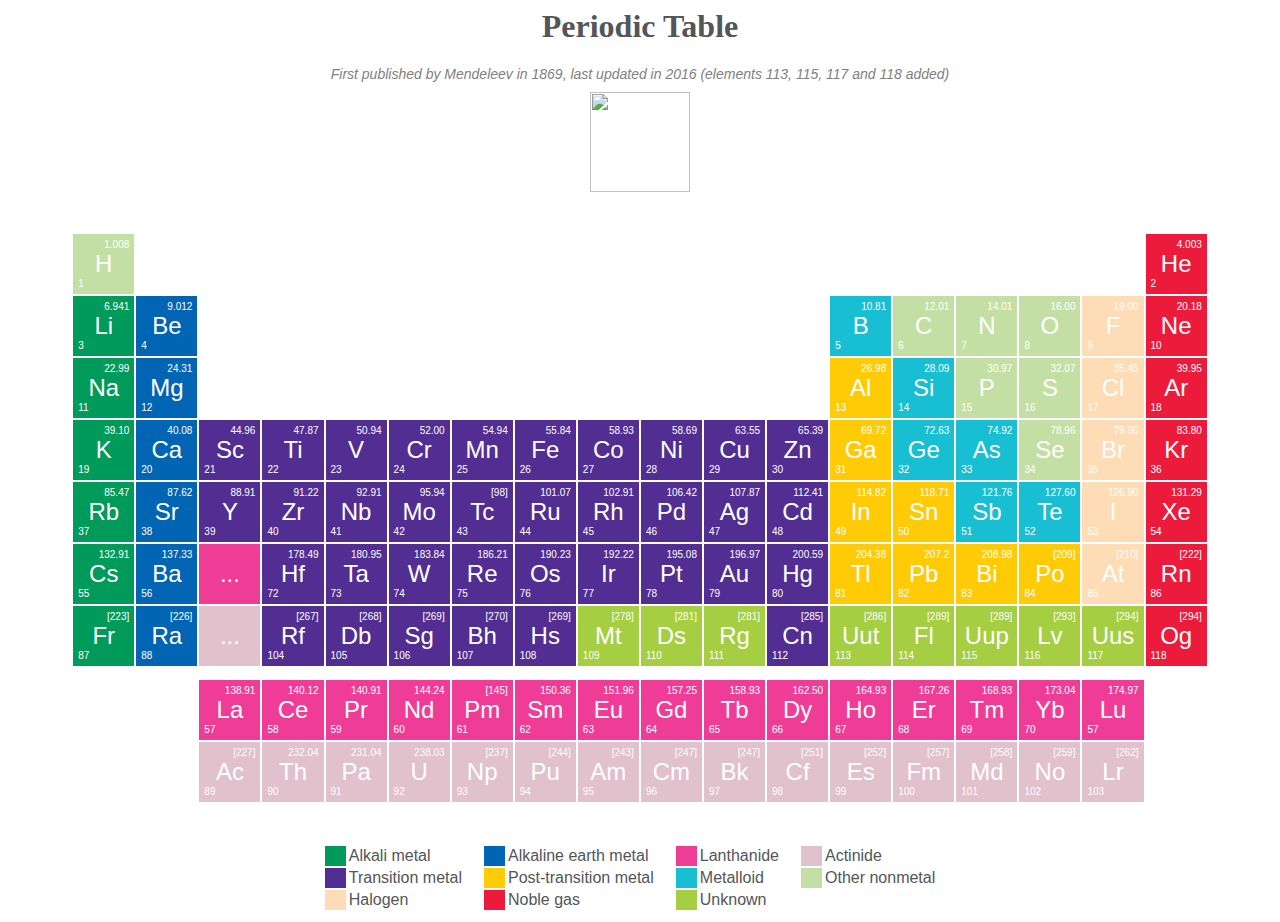
==== Day00/ex01/mendeleiev.html @ feb12f51 "day00" ====
<HTML>

<HEAD>
	<TITLE>Mendeleiev</TITLE>
	<STYLE>
		body {
			color: #525659;
			font-family: Arial, Helvetica, sans-serif;
		}

		h1 {
			text-align: center;
			font-size: 32px;
			font-family: Cambria, Cochin, Georgia, Times, 'Times New Roman', serif;
		}

		#subtitle {
			text-align: center;
			font-size: 14px;
			font-style: italic;
			color: grey;
		}

		p {
			margin: 0px;
			font-family: Arial, Helvetica, sans-serif;
		}

		.mass,
		.number {
			font-size: 10px;
		}

		.mass {
			text-align: right;
		}

		.name {
			font-size: 24px;
			text-align: center;
		}

		.number {
			text-align: left;
		}

		table {
			margin: 30px auto 10px auto;
		}

		table#periodic {
			table-layout: fixed;
			width: 90%;
		}

		table#periodic td {
			width: 50px;
			padding: 5px;
			color: white;
		}

		.alkalimetal {
			background-color: #009A5A;
		}

		.alkalineearthmetal {
			background-color: #0165B3;
			color: white;
		}

		.lanthanide {
			background-color: #EF3D97;
		}

		.actinide {
			background-color: #E1C1CC;
		}

		.transitionmetal {
			background-color: #522E92;
			color: white;
		}

		.posttransitionmetal {
			background-color: #FFCB06
		}

		.metalloid {
			background-color: #18BED1;
		}

		.othernonmetal {
			background-color: #C4DFA3;
		}

		.halogen {
			background-color: #FEDCB5;
		}

		.noblegas {
			background-color: #ED1B3B;
		}

		.unknown {
			background-color: #A5CE42;
		}

		table#key {
			table-layout: auto;
		}

		table#key td {
			padding-right: 20px;
		}

		.overflow {
			overflow-x: auto;
		}

		img {
			height: 100px;
			display: block;
			margin: 10px auto 10px auto;
		}
	</STYLE>
</HEAD>

<BODY>
	<H1>Periodic Table</H1>

	<P id="subtitle">First published by Mendeleev in 1869, last updated in 2016 (elements 113, 115, 117 and 118 added)</P>

	<IMG SRC="https://png2.kisspng.com/sh/92b96a3959ec14da0923ea607ceab4b6/L0KzQYm3VsIzN5D4epH0aYP2gLBuTfRucaV3gZ92ZX7ndb3shgYua5lqhdt8dIL8PcTqifVvfJp4jJ95ZYLsf7Xwg711aZNxRadrMnS4dYrthME4Pmo8Rqg8MUK0SYK4UcUzQWcAUasEOUi4SHB3jvc=/kisspng-dmitri-mendeleev-chemistry-scientist-periodic-tabl-5b2d5e9fd17697.631219111529699999858.png" />

	<DIV class="overflow">
		<TABLE id="periodic">
			<TR>
				<TD class="othernonmetal">
					<P class="mass">1.008</P>
					<P class="name" title="Hydrogen">H</P>
					<P class="number">1</P>
				</TD>
				<TD>
				</TD>
				<TD>
				</TD>
				<TD>
				</TD>
				<TD>
				</TD>
				<TD>
				</TD>
				<TD>
				</TD>
				<TD>
				</TD>
				<TD>
				</TD>
				<TD>
				</TD>
				<TD>
				</TD>
				<TD>
				</TD>
				<TD>
				</TD>
				<TD>
				</TD>
				<TD>
				</TD>
				<TD>
				</TD>
				<TD>
				</TD>
				<TD class="noblegas">
					<P class="mass">4.003</P>
					<P class="name" title="Helium">He</P>
					<P class="number">2</P>
				</TD>
			<TR>
				<TD class="alkalimetal">
					<P class="mass">6.941</P>
					<P class="name" title="Lithium">Li</P>
					<P class="number">3</P>
				</TD>
				<TD class="alkalineearthmetal">
					<P class="mass">9.012</P>
					<P class="name" title="Beryllium">Be</P>
					<P class="number">4</P>
				</TD>
				<TD>
				</TD>
				<TD>
				</TD>
				<TD>
				</TD>
				<TD>
				</TD>
				<TD>
				</TD>
				<TD>
				</TD>
				<TD>
				</TD>
				<TD>
				</TD>
				<TD>
				</TD>
				<TD>
				</TD>
				<TD class="metalloid">
					<P class="mass">10.81</P>
					<P class="name" title="Boron">B</P>
					<P class="number">5</P>
				</TD>
				<TD class="othernonmetal">
					<P class="mass">12.01</P>
					<P class="name" title="Carbon">C</P>
					<P class="number">6</P>
				</TD>
				<TD class="othernonmetal">
					<P class="mass">14.01</P>
					<P class="name" title="Nitrogen">N</P>
					<P class="number">7</P>
				</TD>
				<TD class="othernonmetal">
					<P class="mass">16.00</P>
					<P class="name" title="Oxygen">O</P>
					<P class="number">8</P>
				</TD>
				<TD class="halogen">
					<P class="mass">19.00</P>
					<P class="name" title="Fluorine">F</P>
					<P class="number">9</P>
				</TD>
				<TD class="noblegas">
					<P class="mass">20.18</P>
					<P class="name" title="Neon">Ne</P>
					<P class="number">10</P>
				</TD>
			</TR>
			<TR>
				<TD class="alkalimetal">
					<P class="mass">22.99</P>
					<P class="name" title="Sodium">Na</P>
					<P class="number">11</P>
				</TD>
				<TD class="alkalineearthmetal">
					<P class="mass">24.31</P>
					<P class="name" title="Magnesium">Mg</P>
					<P class="number">12</P>
				</TD>
				<TD>
				</TD>
				<TD>
				</TD>
				<TD>
				</TD>
				<TD>
				</TD>
				<TD>
				</TD>
				<TD>
				</TD>
				<TD>
				</TD>
				<TD>
				</TD>
				<TD>
				</TD>
				<TD>
				</TD>
				<TD class="posttransitionmetal">
					<P class="mass">26.98</P>
					<P class="name" title="Aluminium">Al</P>
					<P class="number">13</P>
				</TD>
				<TD class="metalloid">
					<P class="mass">28.09</P>
					<P class="name" title="Silicon">Si</P>
					<P class="number">14</P>
				</TD>
				<TD class="othernonmetal">
					<P class="mass">30.97</P>
					<P class="name" title="Phosphorus">P</P>
					<P class="number">15</P>
				</TD>
				<TD class="othernonmetal">
					<P class="mass">32.07</P>
					<P class="name" title="Sulfur">S</P>
					<P class="number">16</P>
				</TD>
				<TD class="halogen">
					<P class="mass">35.45</P>
					<P class="name" title="Chlorine">Cl</P>
					<P class="number">17</P>
				</TD>
				<TD class="noblegas">
					<P class="mass">39.95</P>
					<P class="name" title="Argon">Ar</P>
					<P class="number">18</P>
				</TD>
			<TR>
				<TD class="alkalimetal">
					<P class="mass">39.10</P>
					<P class="name" title="Potassium">K</P>
					<P class="number">19</P>
				</TD>
				<TD class="alkalineearthmetal">
					<P class="mass">40.08</P>
					<P class="name" title="Calcium">Ca</P>
					<P class="number">20</P>
				</TD>
				<TD class="transitionmetal">
					<P class="mass">44.96</P>
					<P class="name" title="Scandium">Sc</P>
					<P class="number">21</P>
				</TD>
				<TD class="transitionmetal">
					<P class="mass">47.87</P>
					<P class="name" title="Titanium">Ti</P>
					<P class="number">22</P>
				</TD>
				<TD class="transitionmetal">
					<P class="mass">50.94</P>
					<P class="name" title="Vanadium">V</P>
					<P class="number">23</P>
				</TD>
				<TD class="transitionmetal">
					<P class="mass">52.00</P>
					<P class="name" title="Chromium">Cr</P>
					<P class="number">24</P>
				</TD>
				<TD class="transitionmetal">
					<P class="mass">54.94</P>
					<P class="name" title="Manganese">Mn</P>
					<P class="number">25</P>
				</TD>
				<TD class="transitionmetal">
					<P class="mass">55.84</P>
					<P class="name" title="Iron">Fe</P>
					<P class="number">26</P>
				</TD>
				<TD class="transitionmetal">
					<P class="mass">58.93</P>
					<P class="name" title="Cobalt">Co</P>
					<P class="number">27</P>
				</TD>
				<TD class="transitionmetal">
					<P class="mass">58.69</P>
					<P class="name" title="Nickel">Ni</P>
					<P class="number">28</P>
				</TD>
				<TD class="transitionmetal">
					<P class="mass">63.55</P>
					<P class="name" title="Copper">Cu</P>
					<P class="number">29</P>
				</TD>
				<TD class="transitionmetal">
					<P class="mass">65.39</P>
					<P class="name" title="Zinc">Zn</P>
					<P class="number">30</P>
				</TD>
				<TD class="posttransitionmetal">
					<P class="mass">69.72</P>
					<P class="name" title="Gallium">Ga</P>
					<P class="number">31</P>
				</TD>
				<TD class="metalloid">
					<P class="mass">72.63</P>
					<P class="name" title="Germanium">Ge</P>
					<P class="number">32</P>
				</TD>
				<TD class="metalloid">
					<P class="mass">74.92</P>
					<P class="name" title="Arsenic">As</P>
					<P class="number">33</P>
				</TD>
				<TD class="othernonmetal">
					<P class="mass">78.96</P>
					<P class="name" title="Selenium">Se</P>
					<P class="number">34</P>
				</TD>
				<TD class="halogen">
					<P class="mass">79.90</P>
					<P class="name" title="Bromine">Br</P>
					<P class="number">35</P>
				</TD>
				<TD class="noblegas">
					<P class="mass">83.80</P>
					<P class="name" title="Krypton">Kr</P>
					<P class="number">36</P>
				</TD>
			<TR>
				<TD class="alkalimetal">
					<P class="mass">85.47</P>
					<P class="name" title="Rubidium">Rb</P>
					<P class="number">37</P>
				</TD>
				<TD class="alkalineearthmetal">
					<P class="mass">87.62</P>
					<P class="name" title="Strontium">Sr</P>
					<P class="number">38</P>
				</TD>
				<TD class="transitionmetal">
					<P class="mass">88.91</P>
					<P class="name" title="Yttrium">Y</P>
					<P class="number">39</P>
				</TD>
				<TD class="transitionmetal">
					<P class="mass">91.22</P>
					<P class="name" title="Zirconium">Zr</P>
					<P class="number">40</P>
				</TD>
				<TD class="transitionmetal">
					<P class="mass">92.91</P>
					<P class="name" title="Niobium">Nb</P>
					<P class="number">41</P>
				</TD>
				<TD class="transitionmetal">
					<P class="mass">95.94</P>
					<P class="name" title="Molybdenum">Mo</P>
					<P class="number">42</P>
				</TD>
				<TD class="transitionmetal">
					<P class="mass">[98]</P>
					<P class="name" title="Techtenium">Tc</P>
					<P class="number">43</P>
				</TD>
				<TD class="transitionmetal">
					<P class="mass">101.07</P>
					<P class="name" title="Ruthenium">Ru</P>
					<P class="number">44</P>
				</TD>
				<TD class="transitionmetal">
					<P class="mass">102.91</P>
					<P class="name" title="Rhodium">Rh</P>
					<P class="number">45</P>
				</TD>
				<TD class="transitionmetal">
					<P class="mass">106.42</P>
					<P class="name" title="Palladium">Pd</P>
					<P class="number">46</P>
				</TD>
				<TD class="transitionmetal">
					<P class="mass">107.87</P>
					<P class="name" title="Silver">Ag</P>
					<P class="number">47</P>
				</TD>
				<TD class="transitionmetal">
					<P class="mass">112.41</P>
					<P class="name" title="Cadmium">Cd</P>
					<P class="number">48</P>
				</TD>
				<TD class="posttransitionmetal">
					<P class="mass">114.82</P>
					<P class="name" title="Indium">In</P>
					<P class="number">49</P>
				</TD>
				<TD class="posttransitionmetal">
					<P class="mass">118.71</P>
					<P class="name" title="Tin">Sn</P>
					<P class="number">50</P>
				</TD>
				<TD class="metalloid">
					<P class="mass">121.76</P>
					<P class="name" title="Antimony">Sb</P>
					<P class="number">51</P>
				</TD>
				<TD class="metalloid">
					<P class="mass">127.60</P>
					<P class="name" title="Tellurium">Te</P>
					<P class="number">52</P>
				</TD>
				<TD class="halogen">
					<P class="mass">126.90</P>
					<P class="name" title="Iodine">I</P>
					<P class="number">53</P>
				</TD>
				<TD class="noblegas">
					<P class="mass">131.29</P>
					<P class="name" title="Xenon">Xe</P>
					<P class="number">54</P>
				</TD>
			<TR>
				<TD class="alkalimetal">
					<P class="mass">132.91</P>
					<P class="name" title="Caesium">Cs</P>
					<P class="number">55</P>
				</TD>
				<TD class="alkalineearthmetal">
					<P class="mass">137.33</P>
					<P class="name" title="Barium">Ba</P>
					<P class="number">56</P>
				</TD>
				<TD class="lanthanide">
					<P class="name">...</P>
				</TD>
				<TD class="transitionmetal">
					<P class="mass">178.49</P>
					<P class="name" title="Hafnium">Hf</P>
					<P class="number">72</P>
				</TD>
				<TD class="transitionmetal">
					<P class="mass">180.95</P>
					<P class="name" title="Tantalum">Ta</P>
					<P class="number">73</P>
				</TD>
				<TD class="transitionmetal">
					<P class="mass">183.84</P>
					<P class="name" title="Tungsten">W</P>
					<P class="number">74</P>
				</TD>
				<TD class="transitionmetal">
					<P class="mass">186.21</P>
					<P class="name" title="Rhenium">Re</P>
					<P class="number">75</P>
				</TD>
				<TD class="transitionmetal">
					<P class="mass">190.23</P>
					<P class="name" title="Osmium">Os</P>
					<P class="number">76</P>
				</TD>
				<TD class="transitionmetal">
					<P class="mass">192.22</P>
					<P class="name" title="Iridium">Ir</P>
					<P class="number">77</P>
				</TD>
				<TD class="transitionmetal">
					<P class="mass">195.08</P>
					<P class="name" title="Platinium">Pt</P>
					<P class="number">78</P>
				</TD>
				<TD class="transitionmetal">
					<P class="mass">196.97</P>
					<P class="name" title="Gold">Au</P>
					<P class="number">79</P>
				</TD>
				<TD class="transitionmetal">
					<P class="mass">200.59</P>
					<P class="name" title="Mercury">Hg</P>
					<P class="number">80</P>
				</TD>
				<TD class="posttransitionmetal">
					<P class="mass">204.38</P>
					<P class="name" title="Thallium">Tl</P>
					<P class="number">81</P>
				</TD>
				<TD class="posttransitionmetal">
					<P class="mass">207.2</P>
					<P class="name" title="Lead">Pb</P>
					<P class="number">82</P>
				</TD>
				<TD class="posttransitionmetal">
					<P class="mass">208.98</P>
					<P class="name" title="Bismuth">Bi</P>
					<P class="number">83</P>
				</TD>
				<TD class="posttransitionmetal">
					<P class="mass">[209]</P>
					<P class="name" title="Polonium">Po</P>
					<P class="number">84</P>
				</TD>
				<TD class="halogen">
					<P class="mass">[210]</P>
					<P class="name" title="Astatine">At</P>
					<P class="number">85</P>
				</TD>
				<TD class="noblegas">
					<P class="mass">[222]</P>
					<P class="name" title="Radon">Rn</P>
					<P class="number">86</P>
				</TD>
			<TR>
				<TD class="alkalimetal">
					<P class="mass">[223]</P>
					<P class="name" title="Francium">Fr</P>
					<P class="number">87</P>
				</TD>
				<TD class="alkalineearthmetal">
					<P class="mass">[226]</P>
					<P class="name" title="Radium">Ra</P>
					<P class="number">88</P>
				</TD>
				<TD class="actinide">
					<P class="name">...</P>
				</TD>
				<TD class="transitionmetal">
					<P class="mass">[267]</P>
					<P class="name" title="Rutherfordium">Rf</P>
					<P class="number">104</P>
				</TD>
				<TD class="transitionmetal">
					<P class="mass">[268]</P>
					<P class="name" title="Dubnium">Db</P>
					<P class="number">105</P>
				</TD>
				<TD class="transitionmetal">
					<P class="mass">[269]</P>
					<P class="name" title="Seaborgium">Sg</P>
					<P class="number">106</P>
				</TD>
				<TD class="transitionmetal">
					<P class="mass">[270]</P>
					<P class="name" title="Bohrium">Bh</P>
					<P class="number">107</P>
				</TD>
				<TD class="transitionmetal">
					<P class="mass">[269]</P>
					<P class="name" title="Hassium">Hs</P>
					<P class="number">108</P>
				</TD>
				<TD class="unknown">
					<P class="mass">[278]</P>
					<P class="name" title="Meitnerium">Mt</P>
					<P class="number">109</P>
				</TD>
				<TD class="unknown">
					<P class="mass">[281]</P>
					<P class="name" title="Darmstadtium">Ds</P>
					<P class="number">110</P>
				</TD>
				<TD class="unknown">
					<P class="mass">[281]</P>
					<P class="name" title="Roentgenium">Rg</P>
					<P class="number">111</P>
				</TD>
				<TD class="transitionmetal">
					<P class="mass">[285]</P>
					<P class="name" title="Copernicium">Cn</P>
					<P class="number">112</P>
				</TD>
				<TD class="unknown">
					<P class="mass">[286]</P>
					<P class="name" title="Ununtrium">Uut</P>
					<P class="number">113</P>
				</TD>
				<TD class="unknown">
					<P class="mass">[289]</P>
					<P class="name" title="Flerovium">Fl</P>
					<P class="number">114</P>
				</TD>
				<TD class="unknown">
					<P class="mass">[289]</P>
					<P class="name" title="Ununpentium">Uup</P>
					<P class="number">115</P>
				</TD>
				<TD class="unknown">
					<P class="mass">[293]</P>
					<P class="name" title="Livermorium">Lv</P>
					<P class="number">116</P>
				</TD>
				<TD class="unknown">
					<P class="mass">[294]</P>
					<P class="name" title="Ununseptium">Uus</P>
					<P class="number">117</P>
				</TD>
				<TD class="noblegas">
					<P class="mass">[294]</P>
					<P class="name" title="Oganesson">Og</P>
					<P class="number">118</P>
				</TD>
			</TR>
			<TR>
				<TD></TD>
			</TR>
			<TR>
				<TD></TD>
				<TD></TD>
				<TD class="lanthanide">
					<P class="mass">138.91</P>
					<P class="name" title="Lanthanum">La</P>
					<P class="number">57</P>
				</TD>
				<TD class="lanthanide">
					<P class="mass">140.12</P>
					<P class="name" title="Cerium">Ce</P>
					<P class="number">58</P>
				</TD>
				<TD class="lanthanide">
					<P class="mass">140.91</P>
					<P class="name" title="Praseodymium">Pr</P>
					<P class="number">59</P>
				</TD>
				<TD class="lanthanide">
					<P class="mass">144.24</P>
					<P class="name" title="Neodymium">Nd</P>
					<P class="number">60</P>
				</TD>
				<TD class="lanthanide">
					<P class="mass">[145]</P>
					<P class="name" title="Promethium">Pm</P>
					<P class="number">61</P>
				</TD>
				<TD class="lanthanide">
					<P class="mass">150.36</P>
					<P class="name" title="Samarium">Sm</P>
					<P class="number">62</P>
				</TD>
				<TD class="lanthanide">
					<P class="mass">151.96</P>
					<P class="name" title="Europium">Eu</P>
					<P class="number">63</P>
				</TD>
				<TD class="lanthanide">
					<P class="mass">157.25</P>
					<P class="name" title="Gadolinium">Gd</P>
					<P class="number">64</P>
				</TD>
				<TD class="lanthanide">
					<P class="mass">158.93</P>
					<P class="name" title="Terbium">Tb</P>
					<P class="number">65</P>
				</TD>
				<TD class="lanthanide">
					<P class="mass">162.50</P>
					<P class="name" title="Dysprosium">Dy</P>
					<P class="number">66</P>
				</TD>
				<TD class="lanthanide">
					<P class="mass">164.93</P>
					<P class="name" title="Holmium">Ho</P>
					<P class="number">67</P>
				</TD>
				<TD class="lanthanide">
					<P class="mass">167.26</P>
					<P class="name" title="Erbium">Er</P>
					<P class="number">68</P>
				</TD>
				<TD class="lanthanide">
					<P class="mass">168.93</P>
					<P class="name" title="Thullium">Tm</P>
					<P class="number">69</P>
				</TD>
				<TD class="lanthanide">
					<P class="mass">173.04</P>
					<P class="name" title="Ytterbium">Yb</P>
					<P class="number">70</P>
				</TD>
				<TD class="lanthanide">
					<P class="mass">174.97</P>
					<P class="name" title="Lutetium">Lu</P>
					<P class="number">57</P>
				</TD>
				<TD></TD>
			</TR>
			<TR>
				<TD></TD>
				<TD></TD>
				<TD class="actinide">
					<P class="mass">[227]</P>
					<P class="name" title="Actinium">Ac</P>
					<P class="number">89</P>
				</TD>
				<TD class="actinide">
					<P class="mass">232.04</P>
					<P class="name" title="Thorium">Th</P>
					<P class="number">90</P>
				</TD>
				<TD class="actinide">
					<P class="mass">231.04</P>
					<P class="name" title="Protactinium">Pa</P>
					<P class="number">91</P>
				</TD>
				<TD class="actinide">
					<P class="mass">238.03</P>
					<P class="name" title="Uranium">U</P>
					<P class="number">92</P>
				</TD>
				<TD class="actinide">
					<P class="mass">[237]</P>
					<P class="name" title="Neptunium">Np</P>
					<P class="number">93</P>
				</TD>
				<TD class="actinide">
					<P class="mass">[244]</P>
					<P class="name" title="Plutonium">Pu</P>
					<P class="number">94</P>
				</TD>
				<TD class="actinide">
					<P class="mass">[243]</P>
					<P class="name" title="Americium">Am</P>
					<P class="number">95</P>
				</TD>
				<TD class="actinide">
					<P class="mass">[247]</P>
					<P class="name" title="Curium">Cm</P>
					<P class="number">96</P>
				</TD>
				<TD class="actinide">
					<P class="mass">[247]</P>
					<P class="name" title="Berkelium">Bk</P>
					<P class="number">97</P>
				</TD>
				<TD class="actinide">
					<P class="mass">[251]</P>
					<P class="name" title="Californium">Cf</P>
					<P class="number">98</P>
				</TD>
				<TD class="actinide">
					<P class="mass">[252]</P>
					<P class="name" title="Einsteinium">Es</P>
					<P class="number">99</P>
				</TD>
				<TD class="actinide">
					<P class="mass">[257]</P>
					<P class="name" title="Fermium">Fm</P>
					<P class="number">100</P>
				</TD>
				<TD class="actinide">
					<P class="mass">[258]</P>
					<P class="name" title="Mendelevium">Md</P>
					<P class="number">101</P>
				</TD>
				<TD class="actinide">
					<P class="mass">[259]</P>
					<P class="name" title="Nobelium">No</P>
					<P class="number">102</P>
				</TD>
				<TD class="actinide">
					<P class="mass">[262]</P>
					<P class="name" title="Lawrencium">Lr</P>
					<P class="number">103</P>
				</TD>
				<TD></TD>
			</TR>
		</TABLE>
	</DIV>

	<TABLE id="key">
		<TR>
			<TD class="alkalimetal"></TD>
			<TD>Alkali metal</TD>
			<TD class="alkalineearthmetal"></TD>
			<TD>Alkaline earth metal</TD>
			<TD class="lanthanide"></TD>
			<TD>Lanthanide</TD>
			<TD class="actinide"></TD>
			<TD>Actinide</TD>
		</TR>
		<TR>
			<TD class="transitionmetal"></TD>
			<TD>Transition metal</TD>
			<TD class="posttransitionmetal"></TD>
			<TD>Post-transition metal</TD>
			<TD class="Metalloid"></TD>
			<TD>Metalloid</TD>
			<TD class="othernonmetal"></TD>
			<TD>Other nonmetal</TD>
		</TR>
		<TR>
			<TD class="halogen"></TD>
			<TD>Halogen</TD>
			<TD class="noblegas"></TD>
			<TD>Noble gas</TD>
			<TD class="unknown"></TD>
			<TD>Unknown</TD>
			<TD></TD>
			<TD></TD>
		</TR>
	</TABLE>
</BODY>

</HTML>
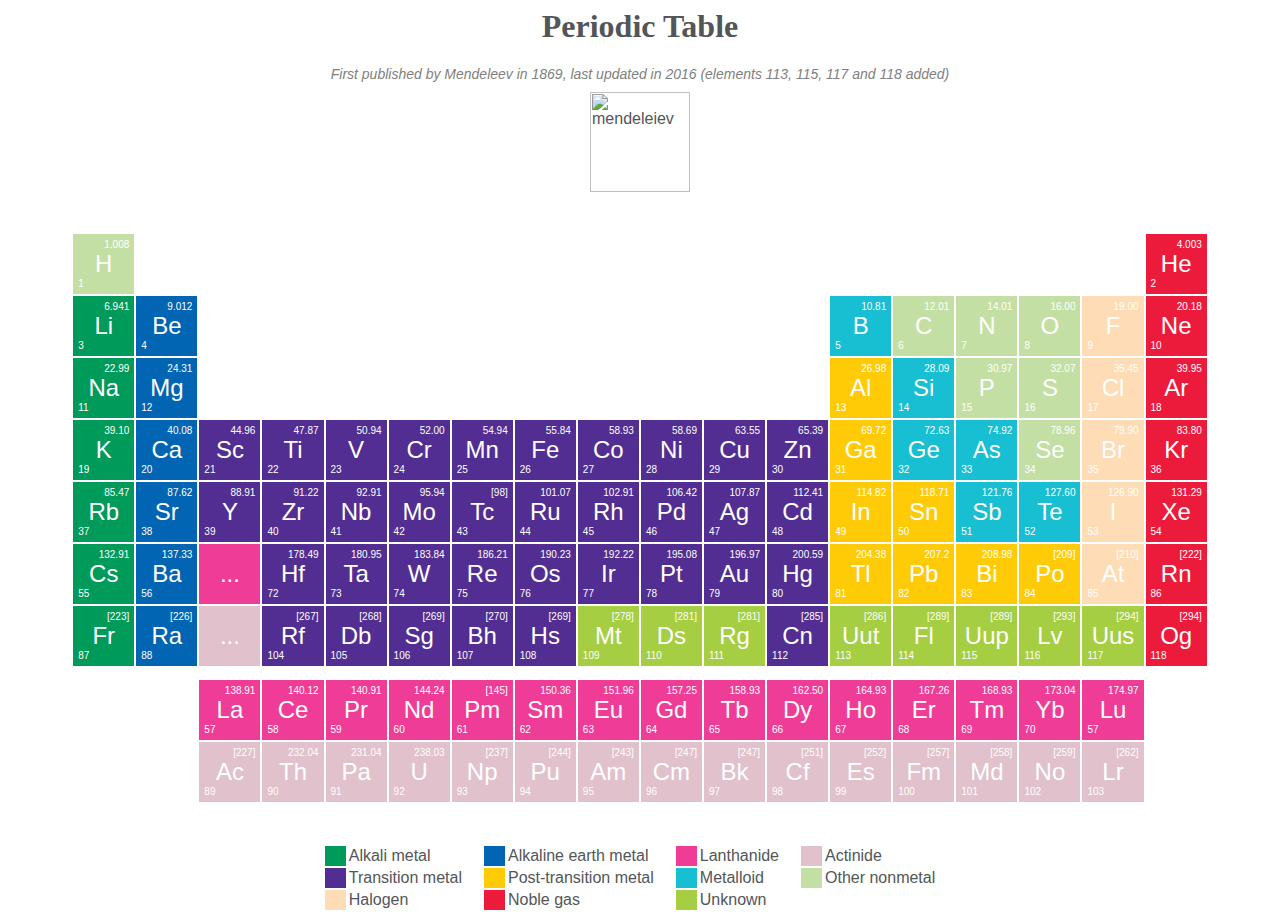
==== commit c160cf84: "final version day00" ====
--- a/Day00/ex01/mendeleiev.html
+++ b/Day00/ex01/mendeleiev.html
@@ -128,537 +128,537 @@
 <BODY>
 	<H1>Periodic Table</H1>
 
-	<P id="subtitle">First published by Mendeleev in 1869, last updated in 2016 (elements 113, 115, 117 and 118 added)</P>
-
-	<IMG SRC="https://png2.kisspng.com/sh/92b96a3959ec14da0923ea607ceab4b6/L0KzQYm3VsIzN5D4epH0aYP2gLBuTfRucaV3gZ92ZX7ndb3shgYua5lqhdt8dIL8PcTqifVvfJp4jJ95ZYLsf7Xwg711aZNxRadrMnS4dYrthME4Pmo8Rqg8MUK0SYK4UcUzQWcAUasEOUi4SHB3jvc=/kisspng-dmitri-mendeleev-chemistry-scientist-periodic-tabl-5b2d5e9fd17697.631219111529699999858.png" />
-
-	<DIV class="overflow">
-		<TABLE id="periodic">
-			<TR>
-				<TD class="othernonmetal">
-					<P class="mass">1.008</P>
-					<P class="name" title="Hydrogen">H</P>
-					<P class="number">1</P>
-				</TD>
-				<TD>
-				</TD>
-				<TD>
-				</TD>
-				<TD>
-				</TD>
-				<TD>
-				</TD>
-				<TD>
-				</TD>
-				<TD>
-				</TD>
-				<TD>
-				</TD>
-				<TD>
-				</TD>
-				<TD>
-				</TD>
-				<TD>
-				</TD>
-				<TD>
-				</TD>
-				<TD>
-				</TD>
-				<TD>
-				</TD>
-				<TD>
-				</TD>
-				<TD>
-				</TD>
-				<TD>
-				</TD>
-				<TD class="noblegas">
-					<P class="mass">4.003</P>
-					<P class="name" title="Helium">He</P>
-					<P class="number">2</P>
-				</TD>
-			<TR>
-				<TD class="alkalimetal">
-					<P class="mass">6.941</P>
-					<P class="name" title="Lithium">Li</P>
-					<P class="number">3</P>
-				</TD>
-				<TD class="alkalineearthmetal">
-					<P class="mass">9.012</P>
-					<P class="name" title="Beryllium">Be</P>
-					<P class="number">4</P>
-				</TD>
-				<TD>
-				</TD>
-				<TD>
-				</TD>
-				<TD>
-				</TD>
-				<TD>
-				</TD>
-				<TD>
-				</TD>
-				<TD>
-				</TD>
-				<TD>
-				</TD>
-				<TD>
-				</TD>
-				<TD>
-				</TD>
-				<TD>
-				</TD>
-				<TD class="metalloid">
-					<P class="mass">10.81</P>
-					<P class="name" title="Boron">B</P>
-					<P class="number">5</P>
-				</TD>
-				<TD class="othernonmetal">
-					<P class="mass">12.01</P>
-					<P class="name" title="Carbon">C</P>
-					<P class="number">6</P>
-				</TD>
-				<TD class="othernonmetal">
-					<P class="mass">14.01</P>
-					<P class="name" title="Nitrogen">N</P>
-					<P class="number">7</P>
-				</TD>
-				<TD class="othernonmetal">
-					<P class="mass">16.00</P>
-					<P class="name" title="Oxygen">O</P>
-					<P class="number">8</P>
-				</TD>
-				<TD class="halogen">
-					<P class="mass">19.00</P>
-					<P class="name" title="Fluorine">F</P>
-					<P class="number">9</P>
-				</TD>
-				<TD class="noblegas">
-					<P class="mass">20.18</P>
-					<P class="name" title="Neon">Ne</P>
-					<P class="number">10</P>
+	<P ID="subtitle">First published by Mendeleev in 1869, last updated in 2016 (elements 113, 115, 117 and 118 added)</P>
+
+	<IMG SRC="https://png2.kisspng.com/sh/92b96a3959ec14da0923ea607ceab4b6/L0KzQYm3VsIzN5D4epH0aYP2gLBuTfRucaV3gZ92ZX7ndb3shgYua5lqhdt8dIL8PcTqifVvfJp4jJ95ZYLsf7Xwg711aZNxRadrMnS4dYrthME4Pmo8Rqg8MUK0SYK4UcUzQWcAUasEOUi4SHB3jvc=/kisspng-dmitri-mendeleev-chemistry-scientist-periodic-tabl-5b2d5e9fd17697.631219111529699999858.png" TITLE="Mendeleiev" ALT="mendeleiev"/>
+
+	<DIV CLASS="overflow">
+		<TABLE ID="periodic">
+			<TR>
+				<TD CLASS="othernonmetal">
+					<P CLASS="mass">1.008</P>
+					<P CLASS="name" title="Hydrogen">H</P>
+					<P CLASS="number">1</P>
+				</TD>
+				<TD>
+				</TD>
+				<TD>
+				</TD>
+				<TD>
+				</TD>
+				<TD>
+				</TD>
+				<TD>
+				</TD>
+				<TD>
+				</TD>
+				<TD>
+				</TD>
+				<TD>
+				</TD>
+				<TD>
+				</TD>
+				<TD>
+				</TD>
+				<TD>
+				</TD>
+				<TD>
+				</TD>
+				<TD>
+				</TD>
+				<TD>
+				</TD>
+				<TD>
+				</TD>
+				<TD>
+				</TD>
+				<TD CLASS="noblegas">
+					<P CLASS="mass">4.003</P>
+					<P CLASS="name" title="Helium">He</P>
+					<P CLASS="number">2</P>
+				</TD>
+			<TR>
+				<TD CLASS="alkalimetal">
+					<P CLASS="mass">6.941</P>
+					<P CLASS="name" title="Lithium">Li</P>
+					<P CLASS="number">3</P>
+				</TD>
+				<TD CLASS="alkalineearthmetal">
+					<P CLASS="mass">9.012</P>
+					<P CLASS="name" title="Beryllium">Be</P>
+					<P CLASS="number">4</P>
+				</TD>
+				<TD>
+				</TD>
+				<TD>
+				</TD>
+				<TD>
+				</TD>
+				<TD>
+				</TD>
+				<TD>
+				</TD>
+				<TD>
+				</TD>
+				<TD>
+				</TD>
+				<TD>
+				</TD>
+				<TD>
+				</TD>
+				<TD>
+				</TD>
+				<TD CLASS="metalloid">
+					<P CLASS="mass">10.81</P>
+					<P CLASS="name" title="Boron">B</P>
+					<P CLASS="number">5</P>
+				</TD>
+				<TD CLASS="othernonmetal">
+					<P CLASS="mass">12.01</P>
+					<P CLASS="name" title="Carbon">C</P>
+					<P CLASS="number">6</P>
+				</TD>
+				<TD CLASS="othernonmetal">
+					<P CLASS="mass">14.01</P>
+					<P CLASS="name" title="Nitrogen">N</P>
+					<P CLASS="number">7</P>
+				</TD>
+				<TD CLASS="othernonmetal">
+					<P CLASS="mass">16.00</P>
+					<P CLASS="name" title="Oxygen">O</P>
+					<P CLASS="number">8</P>
+				</TD>
+				<TD CLASS="halogen">
+					<P CLASS="mass">19.00</P>
+					<P CLASS="name" title="Fluorine">F</P>
+					<P CLASS="number">9</P>
+				</TD>
+				<TD CLASS="noblegas">
+					<P CLASS="mass">20.18</P>
+					<P CLASS="name" title="Neon">Ne</P>
+					<P CLASS="number">10</P>
 				</TD>
 			</TR>
 			<TR>
-				<TD class="alkalimetal">
-					<P class="mass">22.99</P>
-					<P class="name" title="Sodium">Na</P>
-					<P class="number">11</P>
-				</TD>
-				<TD class="alkalineearthmetal">
-					<P class="mass">24.31</P>
-					<P class="name" title="Magnesium">Mg</P>
-					<P class="number">12</P>
-				</TD>
-				<TD>
-				</TD>
-				<TD>
-				</TD>
-				<TD>
-				</TD>
-				<TD>
-				</TD>
-				<TD>
-				</TD>
-				<TD>
-				</TD>
-				<TD>
-				</TD>
-				<TD>
-				</TD>
-				<TD>
-				</TD>
-				<TD>
-				</TD>
-				<TD class="posttransitionmetal">
-					<P class="mass">26.98</P>
-					<P class="name" title="Aluminium">Al</P>
-					<P class="number">13</P>
-				</TD>
-				<TD class="metalloid">
-					<P class="mass">28.09</P>
-					<P class="name" title="Silicon">Si</P>
-					<P class="number">14</P>
-				</TD>
-				<TD class="othernonmetal">
-					<P class="mass">30.97</P>
-					<P class="name" title="Phosphorus">P</P>
-					<P class="number">15</P>
-				</TD>
-				<TD class="othernonmetal">
-					<P class="mass">32.07</P>
-					<P class="name" title="Sulfur">S</P>
-					<P class="number">16</P>
-				</TD>
-				<TD class="halogen">
-					<P class="mass">35.45</P>
-					<P class="name" title="Chlorine">Cl</P>
-					<P class="number">17</P>
-				</TD>
-				<TD class="noblegas">
-					<P class="mass">39.95</P>
-					<P class="name" title="Argon">Ar</P>
-					<P class="number">18</P>
-				</TD>
-			<TR>
-				<TD class="alkalimetal">
-					<P class="mass">39.10</P>
-					<P class="name" title="Potassium">K</P>
-					<P class="number">19</P>
-				</TD>
-				<TD class="alkalineearthmetal">
-					<P class="mass">40.08</P>
-					<P class="name" title="Calcium">Ca</P>
-					<P class="number">20</P>
-				</TD>
-				<TD class="transitionmetal">
-					<P class="mass">44.96</P>
-					<P class="name" title="Scandium">Sc</P>
-					<P class="number">21</P>
-				</TD>
-				<TD class="transitionmetal">
-					<P class="mass">47.87</P>
-					<P class="name" title="Titanium">Ti</P>
-					<P class="number">22</P>
-				</TD>
-				<TD class="transitionmetal">
-					<P class="mass">50.94</P>
-					<P class="name" title="Vanadium">V</P>
-					<P class="number">23</P>
-				</TD>
-				<TD class="transitionmetal">
-					<P class="mass">52.00</P>
-					<P class="name" title="Chromium">Cr</P>
-					<P class="number">24</P>
-				</TD>
-				<TD class="transitionmetal">
-					<P class="mass">54.94</P>
-					<P class="name" title="Manganese">Mn</P>
-					<P class="number">25</P>
-				</TD>
-				<TD class="transitionmetal">
-					<P class="mass">55.84</P>
-					<P class="name" title="Iron">Fe</P>
-					<P class="number">26</P>
-				</TD>
-				<TD class="transitionmetal">
-					<P class="mass">58.93</P>
-					<P class="name" title="Cobalt">Co</P>
-					<P class="number">27</P>
-				</TD>
-				<TD class="transitionmetal">
-					<P class="mass">58.69</P>
-					<P class="name" title="Nickel">Ni</P>
-					<P class="number">28</P>
-				</TD>
-				<TD class="transitionmetal">
-					<P class="mass">63.55</P>
-					<P class="name" title="Copper">Cu</P>
-					<P class="number">29</P>
-				</TD>
-				<TD class="transitionmetal">
-					<P class="mass">65.39</P>
-					<P class="name" title="Zinc">Zn</P>
-					<P class="number">30</P>
-				</TD>
-				<TD class="posttransitionmetal">
-					<P class="mass">69.72</P>
-					<P class="name" title="Gallium">Ga</P>
-					<P class="number">31</P>
-				</TD>
-				<TD class="metalloid">
-					<P class="mass">72.63</P>
-					<P class="name" title="Germanium">Ge</P>
-					<P class="number">32</P>
-				</TD>
-				<TD class="metalloid">
-					<P class="mass">74.92</P>
-					<P class="name" title="Arsenic">As</P>
-					<P class="number">33</P>
-				</TD>
-				<TD class="othernonmetal">
-					<P class="mass">78.96</P>
-					<P class="name" title="Selenium">Se</P>
-					<P class="number">34</P>
-				</TD>
-				<TD class="halogen">
-					<P class="mass">79.90</P>
-					<P class="name" title="Bromine">Br</P>
-					<P class="number">35</P>
-				</TD>
-				<TD class="noblegas">
-					<P class="mass">83.80</P>
-					<P class="name" title="Krypton">Kr</P>
-					<P class="number">36</P>
-				</TD>
-			<TR>
-				<TD class="alkalimetal">
-					<P class="mass">85.47</P>
-					<P class="name" title="Rubidium">Rb</P>
-					<P class="number">37</P>
-				</TD>
-				<TD class="alkalineearthmetal">
-					<P class="mass">87.62</P>
-					<P class="name" title="Strontium">Sr</P>
-					<P class="number">38</P>
-				</TD>
-				<TD class="transitionmetal">
-					<P class="mass">88.91</P>
-					<P class="name" title="Yttrium">Y</P>
-					<P class="number">39</P>
-				</TD>
-				<TD class="transitionmetal">
-					<P class="mass">91.22</P>
-					<P class="name" title="Zirconium">Zr</P>
-					<P class="number">40</P>
-				</TD>
-				<TD class="transitionmetal">
-					<P class="mass">92.91</P>
-					<P class="name" title="Niobium">Nb</P>
-					<P class="number">41</P>
-				</TD>
-				<TD class="transitionmetal">
-					<P class="mass">95.94</P>
-					<P class="name" title="Molybdenum">Mo</P>
-					<P class="number">42</P>
-				</TD>
-				<TD class="transitionmetal">
-					<P class="mass">[98]</P>
-					<P class="name" title="Techtenium">Tc</P>
-					<P class="number">43</P>
-				</TD>
-				<TD class="transitionmetal">
-					<P class="mass">101.07</P>
-					<P class="name" title="Ruthenium">Ru</P>
-					<P class="number">44</P>
-				</TD>
-				<TD class="transitionmetal">
-					<P class="mass">102.91</P>
-					<P class="name" title="Rhodium">Rh</P>
-					<P class="number">45</P>
-				</TD>
-				<TD class="transitionmetal">
-					<P class="mass">106.42</P>
-					<P class="name" title="Palladium">Pd</P>
-					<P class="number">46</P>
-				</TD>
-				<TD class="transitionmetal">
-					<P class="mass">107.87</P>
-					<P class="name" title="Silver">Ag</P>
-					<P class="number">47</P>
-				</TD>
-				<TD class="transitionmetal">
-					<P class="mass">112.41</P>
-					<P class="name" title="Cadmium">Cd</P>
-					<P class="number">48</P>
-				</TD>
-				<TD class="posttransitionmetal">
-					<P class="mass">114.82</P>
-					<P class="name" title="Indium">In</P>
-					<P class="number">49</P>
-				</TD>
-				<TD class="posttransitionmetal">
-					<P class="mass">118.71</P>
-					<P class="name" title="Tin">Sn</P>
-					<P class="number">50</P>
-				</TD>
-				<TD class="metalloid">
-					<P class="mass">121.76</P>
-					<P class="name" title="Antimony">Sb</P>
-					<P class="number">51</P>
-				</TD>
-				<TD class="metalloid">
-					<P class="mass">127.60</P>
-					<P class="name" title="Tellurium">Te</P>
-					<P class="number">52</P>
-				</TD>
-				<TD class="halogen">
-					<P class="mass">126.90</P>
-					<P class="name" title="Iodine">I</P>
-					<P class="number">53</P>
-				</TD>
-				<TD class="noblegas">
-					<P class="mass">131.29</P>
-					<P class="name" title="Xenon">Xe</P>
-					<P class="number">54</P>
-				</TD>
-			<TR>
-				<TD class="alkalimetal">
-					<P class="mass">132.91</P>
-					<P class="name" title="Caesium">Cs</P>
-					<P class="number">55</P>
-				</TD>
-				<TD class="alkalineearthmetal">
-					<P class="mass">137.33</P>
-					<P class="name" title="Barium">Ba</P>
-					<P class="number">56</P>
-				</TD>
-				<TD class="lanthanide">
-					<P class="name">...</P>
-				</TD>
-				<TD class="transitionmetal">
-					<P class="mass">178.49</P>
-					<P class="name" title="Hafnium">Hf</P>
-					<P class="number">72</P>
-				</TD>
-				<TD class="transitionmetal">
-					<P class="mass">180.95</P>
-					<P class="name" title="Tantalum">Ta</P>
-					<P class="number">73</P>
-				</TD>
-				<TD class="transitionmetal">
-					<P class="mass">183.84</P>
-					<P class="name" title="Tungsten">W</P>
-					<P class="number">74</P>
-				</TD>
-				<TD class="transitionmetal">
-					<P class="mass">186.21</P>
-					<P class="name" title="Rhenium">Re</P>
-					<P class="number">75</P>
-				</TD>
-				<TD class="transitionmetal">
-					<P class="mass">190.23</P>
-					<P class="name" title="Osmium">Os</P>
-					<P class="number">76</P>
-				</TD>
-				<TD class="transitionmetal">
-					<P class="mass">192.22</P>
-					<P class="name" title="Iridium">Ir</P>
-					<P class="number">77</P>
-				</TD>
-				<TD class="transitionmetal">
-					<P class="mass">195.08</P>
-					<P class="name" title="Platinium">Pt</P>
-					<P class="number">78</P>
-				</TD>
-				<TD class="transitionmetal">
-					<P class="mass">196.97</P>
-					<P class="name" title="Gold">Au</P>
-					<P class="number">79</P>
-				</TD>
-				<TD class="transitionmetal">
-					<P class="mass">200.59</P>
-					<P class="name" title="Mercury">Hg</P>
-					<P class="number">80</P>
-				</TD>
-				<TD class="posttransitionmetal">
-					<P class="mass">204.38</P>
-					<P class="name" title="Thallium">Tl</P>
-					<P class="number">81</P>
-				</TD>
-				<TD class="posttransitionmetal">
-					<P class="mass">207.2</P>
-					<P class="name" title="Lead">Pb</P>
-					<P class="number">82</P>
-				</TD>
-				<TD class="posttransitionmetal">
-					<P class="mass">208.98</P>
-					<P class="name" title="Bismuth">Bi</P>
-					<P class="number">83</P>
-				</TD>
-				<TD class="posttransitionmetal">
-					<P class="mass">[209]</P>
-					<P class="name" title="Polonium">Po</P>
-					<P class="number">84</P>
-				</TD>
-				<TD class="halogen">
-					<P class="mass">[210]</P>
-					<P class="name" title="Astatine">At</P>
-					<P class="number">85</P>
-				</TD>
-				<TD class="noblegas">
-					<P class="mass">[222]</P>
-					<P class="name" title="Radon">Rn</P>
-					<P class="number">86</P>
-				</TD>
-			<TR>
-				<TD class="alkalimetal">
-					<P class="mass">[223]</P>
-					<P class="name" title="Francium">Fr</P>
-					<P class="number">87</P>
-				</TD>
-				<TD class="alkalineearthmetal">
-					<P class="mass">[226]</P>
-					<P class="name" title="Radium">Ra</P>
-					<P class="number">88</P>
-				</TD>
-				<TD class="actinide">
-					<P class="name">...</P>
-				</TD>
-				<TD class="transitionmetal">
-					<P class="mass">[267]</P>
-					<P class="name" title="Rutherfordium">Rf</P>
-					<P class="number">104</P>
-				</TD>
-				<TD class="transitionmetal">
-					<P class="mass">[268]</P>
-					<P class="name" title="Dubnium">Db</P>
-					<P class="number">105</P>
-				</TD>
-				<TD class="transitionmetal">
-					<P class="mass">[269]</P>
-					<P class="name" title="Seaborgium">Sg</P>
-					<P class="number">106</P>
-				</TD>
-				<TD class="transitionmetal">
-					<P class="mass">[270]</P>
-					<P class="name" title="Bohrium">Bh</P>
-					<P class="number">107</P>
-				</TD>
-				<TD class="transitionmetal">
-					<P class="mass">[269]</P>
-					<P class="name" title="Hassium">Hs</P>
-					<P class="number">108</P>
-				</TD>
-				<TD class="unknown">
-					<P class="mass">[278]</P>
-					<P class="name" title="Meitnerium">Mt</P>
-					<P class="number">109</P>
-				</TD>
-				<TD class="unknown">
-					<P class="mass">[281]</P>
-					<P class="name" title="Darmstadtium">Ds</P>
-					<P class="number">110</P>
-				</TD>
-				<TD class="unknown">
-					<P class="mass">[281]</P>
-					<P class="name" title="Roentgenium">Rg</P>
-					<P class="number">111</P>
-				</TD>
-				<TD class="transitionmetal">
-					<P class="mass">[285]</P>
-					<P class="name" title="Copernicium">Cn</P>
-					<P class="number">112</P>
-				</TD>
-				<TD class="unknown">
-					<P class="mass">[286]</P>
-					<P class="name" title="Ununtrium">Uut</P>
-					<P class="number">113</P>
-				</TD>
-				<TD class="unknown">
-					<P class="mass">[289]</P>
-					<P class="name" title="Flerovium">Fl</P>
-					<P class="number">114</P>
-				</TD>
-				<TD class="unknown">
-					<P class="mass">[289]</P>
-					<P class="name" title="Ununpentium">Uup</P>
-					<P class="number">115</P>
-				</TD>
-				<TD class="unknown">
-					<P class="mass">[293]</P>
-					<P class="name" title="Livermorium">Lv</P>
-					<P class="number">116</P>
-				</TD>
-				<TD class="unknown">
-					<P class="mass">[294]</P>
-					<P class="name" title="Ununseptium">Uus</P>
-					<P class="number">117</P>
-				</TD>
-				<TD class="noblegas">
-					<P class="mass">[294]</P>
-					<P class="name" title="Oganesson">Og</P>
-					<P class="number">118</P>
+				<TD CLASS="alkalimetal">
+					<P CLASS="mass">22.99</P>
+					<P CLASS="name" title="Sodium">Na</P>
+					<P CLASS="number">11</P>
+				</TD>
+				<TD CLASS="alkalineearthmetal">
+					<P CLASS="mass">24.31</P>
+					<P CLASS="name" title="Magnesium">Mg</P>
+					<P CLASS="number">12</P>
+				</TD>
+				<TD>
+				</TD>
+				<TD>
+				</TD>
+				<TD>
+				</TD>
+				<TD>
+				</TD>
+				<TD>
+				</TD>
+				<TD>
+				</TD>
+				<TD>
+				</TD>
+				<TD>
+				</TD>
+				<TD>
+				</TD>
+				<TD>
+				</TD>
+				<TD CLASS="posttransitionmetal">
+					<P CLASS="mass">26.98</P>
+					<P CLASS="name" title="Aluminium">Al</P>
+					<P CLASS="number">13</P>
+				</TD>
+				<TD CLASS="metalloid">
+					<P CLASS="mass">28.09</P>
+					<P CLASS="name" title="Silicon">Si</P>
+					<P CLASS="number">14</P>
+				</TD>
+				<TD CLASS="othernonmetal">
+					<P CLASS="mass">30.97</P>
+					<P CLASS="name" title="Phosphorus">P</P>
+					<P CLASS="number">15</P>
+				</TD>
+				<TD CLASS="othernonmetal">
+					<P CLASS="mass">32.07</P>
+					<P CLASS="name" title="Sulfur">S</P>
+					<P CLASS="number">16</P>
+				</TD>
+				<TD CLASS="halogen">
+					<P CLASS="mass">35.45</P>
+					<P CLASS="name" title="Chlorine">Cl</P>
+					<P CLASS="number">17</P>
+				</TD>
+				<TD CLASS="noblegas">
+					<P CLASS="mass">39.95</P>
+					<P CLASS="name" title="Argon">Ar</P>
+					<P CLASS="number">18</P>
+				</TD>
+			<TR>
+				<TD CLASS="alkalimetal">
+					<P CLASS="mass">39.10</P>
+					<P CLASS="name" title="Potassium">K</P>
+					<P CLASS="number">19</P>
+				</TD>
+				<TD CLASS="alkalineearthmetal">
+					<P CLASS="mass">40.08</P>
+					<P CLASS="name" title="Calcium">Ca</P>
+					<P CLASS="number">20</P>
+				</TD>
+				<TD CLASS="transitionmetal">
+					<P CLASS="mass">44.96</P>
+					<P CLASS="name" title="Scandium">Sc</P>
+					<P CLASS="number">21</P>
+				</TD>
+				<TD CLASS="transitionmetal">
+					<P CLASS="mass">47.87</P>
+					<P CLASS="name" title="Titanium">Ti</P>
+					<P CLASS="number">22</P>
+				</TD>
+				<TD CLASS="transitionmetal">
+					<P CLASS="mass">50.94</P>
+					<P CLASS="name" title="Vanadium">V</P>
+					<P CLASS="number">23</P>
+				</TD>
+				<TD CLASS="transitionmetal">
+					<P CLASS="mass">52.00</P>
+					<P CLASS="name" title="Chromium">Cr</P>
+					<P CLASS="number">24</P>
+				</TD>
+				<TD CLASS="transitionmetal">
+					<P CLASS="mass">54.94</P>
+					<P CLASS="name" title="Manganese">Mn</P>
+					<P CLASS="number">25</P>
+				</TD>
+				<TD CLASS="transitionmetal">
+					<P CLASS="mass">55.84</P>
+					<P CLASS="name" title="Iron">Fe</P>
+					<P CLASS="number">26</P>
+				</TD>
+				<TD CLASS="transitionmetal">
+					<P CLASS="mass">58.93</P>
+					<P CLASS="name" title="Cobalt">Co</P>
+					<P CLASS="number">27</P>
+				</TD>
+				<TD CLASS="transitionmetal">
+					<P CLASS="mass">58.69</P>
+					<P CLASS="name" title="Nickel">Ni</P>
+					<P CLASS="number">28</P>
+				</TD>
+				<TD CLASS="transitionmetal">
+					<P CLASS="mass">63.55</P>
+					<P CLASS="name" title="Copper">Cu</P>
+					<P CLASS="number">29</P>
+				</TD>
+				<TD CLASS="transitionmetal">
+					<P CLASS="mass">65.39</P>
+					<P CLASS="name" title="Zinc">Zn</P>
+					<P CLASS="number">30</P>
+				</TD>
+				<TD CLASS="posttransitionmetal">
+					<P CLASS="mass">69.72</P>
+					<P CLASS="name" title="Gallium">Ga</P>
+					<P CLASS="number">31</P>
+				</TD>
+				<TD CLASS="metalloid">
+					<P CLASS="mass">72.63</P>
+					<P CLASS="name" title="Germanium">Ge</P>
+					<P CLASS="number">32</P>
+				</TD>
+				<TD CLASS="metalloid">
+					<P CLASS="mass">74.92</P>
+					<P CLASS="name" title="Arsenic">As</P>
+					<P CLASS="number">33</P>
+				</TD>
+				<TD CLASS="othernonmetal">
+					<P CLASS="mass">78.96</P>
+					<P CLASS="name" title="Selenium">Se</P>
+					<P CLASS="number">34</P>
+				</TD>
+				<TD CLASS="halogen">
+					<P CLASS="mass">79.90</P>
+					<P CLASS="name" title="Bromine">Br</P>
+					<P CLASS="number">35</P>
+				</TD>
+				<TD CLASS="noblegas">
+					<P CLASS="mass">83.80</P>
+					<P CLASS="name" title="Krypton">Kr</P>
+					<P CLASS="number">36</P>
+				</TD>
+			<TR>
+				<TD CLASS="alkalimetal">
+					<P CLASS="mass">85.47</P>
+					<P CLASS="name" title="Rubidium">Rb</P>
+					<P CLASS="number">37</P>
+				</TD>
+				<TD CLASS="alkalineearthmetal">
+					<P CLASS="mass">87.62</P>
+					<P CLASS="name" title="Strontium">Sr</P>
+					<P CLASS="number">38</P>
+				</TD>
+				<TD CLASS="transitionmetal">
+					<P CLASS="mass">88.91</P>
+					<P CLASS="name" title="Yttrium">Y</P>
+					<P CLASS="number">39</P>
+				</TD>
+				<TD CLASS="transitionmetal">
+					<P CLASS="mass">91.22</P>
+					<P CLASS="name" title="Zirconium">Zr</P>
+					<P CLASS="number">40</P>
+				</TD>
+				<TD CLASS="transitionmetal">
+					<P CLASS="mass">92.91</P>
+					<P CLASS="name" title="Niobium">Nb</P>
+					<P CLASS="number">41</P>
+				</TD>
+				<TD CLASS="transitionmetal">
+					<P CLASS="mass">95.94</P>
+					<P CLASS="name" title="Molybdenum">Mo</P>
+					<P CLASS="number">42</P>
+				</TD>
+				<TD CLASS="transitionmetal">
+					<P CLASS="mass">[98]</P>
+					<P CLASS="name" title="Techtenium">Tc</P>
+					<P CLASS="number">43</P>
+				</TD>
+				<TD CLASS="transitionmetal">
+					<P CLASS="mass">101.07</P>
+					<P CLASS="name" title="Ruthenium">Ru</P>
+					<P CLASS="number">44</P>
+				</TD>
+				<TD CLASS="transitionmetal">
+					<P CLASS="mass">102.91</P>
+					<P CLASS="name" title="Rhodium">Rh</P>
+					<P CLASS="number">45</P>
+				</TD>
+				<TD CLASS="transitionmetal">
+					<P CLASS="mass">106.42</P>
+					<P CLASS="name" title="Palladium">Pd</P>
+					<P CLASS="number">46</P>
+				</TD>
+				<TD CLASS="transitionmetal">
+					<P CLASS="mass">107.87</P>
+					<P CLASS="name" title="Silver">Ag</P>
+					<P CLASS="number">47</P>
+				</TD>
+				<TD CLASS="transitionmetal">
+					<P CLASS="mass">112.41</P>
+					<P CLASS="name" title="Cadmium">Cd</P>
+					<P CLASS="number">48</P>
+				</TD>
+				<TD CLASS="posttransitionmetal">
+					<P CLASS="mass">114.82</P>
+					<P CLASS="name" title="Indium">In</P>
+					<P CLASS="number">49</P>
+				</TD>
+				<TD CLASS="posttransitionmetal">
+					<P CLASS="mass">118.71</P>
+					<P CLASS="name" title="Tin">Sn</P>
+					<P CLASS="number">50</P>
+				</TD>
+				<TD CLASS="metalloid">
+					<P CLASS="mass">121.76</P>
+					<P CLASS="name" title="Antimony">Sb</P>
+					<P CLASS="number">51</P>
+				</TD>
+				<TD CLASS="metalloid">
+					<P CLASS="mass">127.60</P>
+					<P CLASS="name" title="Tellurium">Te</P>
+					<P CLASS="number">52</P>
+				</TD>
+				<TD CLASS="halogen">
+					<P CLASS="mass">126.90</P>
+					<P CLASS="name" title="Iodine">I</P>
+					<P CLASS="number">53</P>
+				</TD>
+				<TD CLASS="noblegas">
+					<P CLASS="mass">131.29</P>
+					<P CLASS="name" title="Xenon">Xe</P>
+					<P CLASS="number">54</P>
+				</TD>
+			<TR>
+				<TD CLASS="alkalimetal">
+					<P CLASS="mass">132.91</P>
+					<P CLASS="name" title="Caesium">Cs</P>
+					<P CLASS="number">55</P>
+				</TD>
+				<TD CLASS="alkalineearthmetal">
+					<P CLASS="mass">137.33</P>
+					<P CLASS="name" title="Barium">Ba</P>
+					<P CLASS="number">56</P>
+				</TD>
+				<TD CLASS="lanthanide">
+					<P CLASS="name">...</P>
+				</TD>
+				<TD CLASS="transitionmetal">
+					<P CLASS="mass">178.49</P>
+					<P CLASS="name" title="Hafnium">Hf</P>
+					<P CLASS="number">72</P>
+				</TD>
+				<TD CLASS="transitionmetal">
+					<P CLASS="mass">180.95</P>
+					<P CLASS="name" title="Tantalum">Ta</P>
+					<P CLASS="number">73</P>
+				</TD>
+				<TD CLASS="transitionmetal">
+					<P CLASS="mass">183.84</P>
+					<P CLASS="name" title="Tungsten">W</P>
+					<P CLASS="number">74</P>
+				</TD>
+				<TD CLASS="transitionmetal">
+					<P CLASS="mass">186.21</P>
+					<P CLASS="name" title="Rhenium">Re</P>
+					<P CLASS="number">75</P>
+				</TD>
+				<TD CLASS="transitionmetal">
+					<P CLASS="mass">190.23</P>
+					<P CLASS="name" title="Osmium">Os</P>
+					<P CLASS="number">76</P>
+				</TD>
+				<TD CLASS="transitionmetal">
+					<P CLASS="mass">192.22</P>
+					<P CLASS="name" title="Iridium">Ir</P>
+					<P CLASS="number">77</P>
+				</TD>
+				<TD CLASS="transitionmetal">
+					<P CLASS="mass">195.08</P>
+					<P CLASS="name" title="Platinium">Pt</P>
+					<P CLASS="number">78</P>
+				</TD>
+				<TD CLASS="transitionmetal">
+					<P CLASS="mass">196.97</P>
+					<P CLASS="name" title="Gold">Au</P>
+					<P CLASS="number">79</P>
+				</TD>
+				<TD CLASS="transitionmetal">
+					<P CLASS="mass">200.59</P>
+					<P CLASS="name" title="Mercury">Hg</P>
+					<P CLASS="number">80</P>
+				</TD>
+				<TD CLASS="posttransitionmetal">
+					<P CLASS="mass">204.38</P>
+					<P CLASS="name" title="Thallium">Tl</P>
+					<P CLASS="number">81</P>
+				</TD>
+				<TD CLASS="posttransitionmetal">
+					<P CLASS="mass">207.2</P>
+					<P CLASS="name" title="Lead">Pb</P>
+					<P CLASS="number">82</P>
+				</TD>
+				<TD CLASS="posttransitionmetal">
+					<P CLASS="mass">208.98</P>
+					<P CLASS="name" title="Bismuth">Bi</P>
+					<P CLASS="number">83</P>
+				</TD>
+				<TD CLASS="posttransitionmetal">
+					<P CLASS="mass">[209]</P>
+					<P CLASS="name" title="Polonium">Po</P>
+					<P CLASS="number">84</P>
+				</TD>
+				<TD CLASS="halogen">
+					<P CLASS="mass">[210]</P>
+					<P CLASS="name" title="Astatine">At</P>
+					<P CLASS="number">85</P>
+				</TD>
+				<TD CLASS="noblegas">
+					<P CLASS="mass">[222]</P>
+					<P CLASS="name" title="Radon">Rn</P>
+					<P CLASS="number">86</P>
+				</TD>
+			<TR>
+				<TD CLASS="alkalimetal">
+					<P CLASS="mass">[223]</P>
+					<P CLASS="name" title="Francium">Fr</P>
+					<P CLASS="number">87</P>
+				</TD>
+				<TD CLASS="alkalineearthmetal">
+					<P CLASS="mass">[226]</P>
+					<P CLASS="name" title="Radium">Ra</P>
+					<P CLASS="number">88</P>
+				</TD>
+				<TD CLASS="actinide">
+					<P CLASS="name">...</P>
+				</TD>
+				<TD CLASS="transitionmetal">
+					<P CLASS="mass">[267]</P>
+					<P CLASS="name" title="Rutherfordium">Rf</P>
+					<P CLASS="number">104</P>
+				</TD>
+				<TD CLASS="transitionmetal">
+					<P CLASS="mass">[268]</P>
+					<P CLASS="name" title="Dubnium">Db</P>
+					<P CLASS="number">105</P>
+				</TD>
+				<TD CLASS="transitionmetal">
+					<P CLASS="mass">[269]</P>
+					<P CLASS="name" title="Seaborgium">Sg</P>
+					<P CLASS="number">106</P>
+				</TD>
+				<TD CLASS="transitionmetal">
+					<P CLASS="mass">[270]</P>
+					<P CLASS="name" title="Bohrium">Bh</P>
+					<P CLASS="number">107</P>
+				</TD>
+				<TD CLASS="transitionmetal">
+					<P CLASS="mass">[269]</P>
+					<P CLASS="name" title="Hassium">Hs</P>
+					<P CLASS="number">108</P>
+				</TD>
+				<TD CLASS="unknown">
+					<P CLASS="mass">[278]</P>
+					<P CLASS="name" title="Meitnerium">Mt</P>
+					<P CLASS="number">109</P>
+				</TD>
+				<TD CLASS="unknown">
+					<P CLASS="mass">[281]</P>
+					<P CLASS="name" title="Darmstadtium">Ds</P>
+					<P CLASS="number">110</P>
+				</TD>
+				<TD CLASS="unknown">
+					<P CLASS="mass">[281]</P>
+					<P CLASS="name" title="Roentgenium">Rg</P>
+					<P CLASS="number">111</P>
+				</TD>
+				<TD CLASS="transitionmetal">
+					<P CLASS="mass">[285]</P>
+					<P CLASS="name" title="Copernicium">Cn</P>
+					<P CLASS="number">112</P>
+				</TD>
+				<TD CLASS="unknown">
+					<P CLASS="mass">[286]</P>
+					<P CLASS="name" title="Ununtrium">Uut</P>
+					<P CLASS="number">113</P>
+				</TD>
+				<TD CLASS="unknown">
+					<P CLASS="mass">[289]</P>
+					<P CLASS="name" title="Flerovium">Fl</P>
+					<P CLASS="number">114</P>
+				</TD>
+				<TD CLASS="unknown">
+					<P CLASS="mass">[289]</P>
+					<P CLASS="name" title="Ununpentium">Uup</P>
+					<P CLASS="number">115</P>
+				</TD>
+				<TD CLASS="unknown">
+					<P CLASS="mass">[293]</P>
+					<P CLASS="name" title="Livermorium">Lv</P>
+					<P CLASS="number">116</P>
+				</TD>
+				<TD CLASS="unknown">
+					<P CLASS="mass">[294]</P>
+					<P CLASS="name" title="Ununseptium">Uus</P>
+					<P CLASS="number">117</P>
+				</TD>
+				<TD CLASS="noblegas">
+					<P CLASS="mass">[294]</P>
+					<P CLASS="name" title="Oganesson">Og</P>
+					<P CLASS="number">118</P>
 				</TD>
 			</TR>
 			<TR>
@@ -667,193 +667,193 @@
 			<TR>
 				<TD></TD>
 				<TD></TD>
-				<TD class="lanthanide">
-					<P class="mass">138.91</P>
-					<P class="name" title="Lanthanum">La</P>
-					<P class="number">57</P>
-				</TD>
-				<TD class="lanthanide">
-					<P class="mass">140.12</P>
-					<P class="name" title="Cerium">Ce</P>
-					<P class="number">58</P>
-				</TD>
-				<TD class="lanthanide">
-					<P class="mass">140.91</P>
-					<P class="name" title="Praseodymium">Pr</P>
-					<P class="number">59</P>
-				</TD>
-				<TD class="lanthanide">
-					<P class="mass">144.24</P>
-					<P class="name" title="Neodymium">Nd</P>
-					<P class="number">60</P>
-				</TD>
-				<TD class="lanthanide">
-					<P class="mass">[145]</P>
-					<P class="name" title="Promethium">Pm</P>
-					<P class="number">61</P>
-				</TD>
-				<TD class="lanthanide">
-					<P class="mass">150.36</P>
-					<P class="name" title="Samarium">Sm</P>
-					<P class="number">62</P>
-				</TD>
-				<TD class="lanthanide">
-					<P class="mass">151.96</P>
-					<P class="name" title="Europium">Eu</P>
-					<P class="number">63</P>
-				</TD>
-				<TD class="lanthanide">
-					<P class="mass">157.25</P>
-					<P class="name" title="Gadolinium">Gd</P>
-					<P class="number">64</P>
-				</TD>
-				<TD class="lanthanide">
-					<P class="mass">158.93</P>
-					<P class="name" title="Terbium">Tb</P>
-					<P class="number">65</P>
-				</TD>
-				<TD class="lanthanide">
-					<P class="mass">162.50</P>
-					<P class="name" title="Dysprosium">Dy</P>
-					<P class="number">66</P>
-				</TD>
-				<TD class="lanthanide">
-					<P class="mass">164.93</P>
-					<P class="name" title="Holmium">Ho</P>
-					<P class="number">67</P>
-				</TD>
-				<TD class="lanthanide">
-					<P class="mass">167.26</P>
-					<P class="name" title="Erbium">Er</P>
-					<P class="number">68</P>
-				</TD>
-				<TD class="lanthanide">
-					<P class="mass">168.93</P>
-					<P class="name" title="Thullium">Tm</P>
-					<P class="number">69</P>
-				</TD>
-				<TD class="lanthanide">
-					<P class="mass">173.04</P>
-					<P class="name" title="Ytterbium">Yb</P>
-					<P class="number">70</P>
-				</TD>
-				<TD class="lanthanide">
-					<P class="mass">174.97</P>
-					<P class="name" title="Lutetium">Lu</P>
-					<P class="number">57</P>
+				<TD CLASS="lanthanide">
+					<P CLASS="mass">138.91</P>
+					<P CLASS="name" title="Lanthanum">La</P>
+					<P CLASS="number">57</P>
+				</TD>
+				<TD CLASS="lanthanide">
+					<P CLASS="mass">140.12</P>
+					<P CLASS="name" title="Cerium">Ce</P>
+					<P CLASS="number">58</P>
+				</TD>
+				<TD CLASS="lanthanide">
+					<P CLASS="mass">140.91</P>
+					<P CLASS="name" title="Praseodymium">Pr</P>
+					<P CLASS="number">59</P>
+				</TD>
+				<TD CLASS="lanthanide">
+					<P CLASS="mass">144.24</P>
+					<P CLASS="name" title="Neodymium">Nd</P>
+					<P CLASS="number">60</P>
+				</TD>
+				<TD CLASS="lanthanide">
+					<P CLASS="mass">[145]</P>
+					<P CLASS="name" title="Promethium">Pm</P>
+					<P CLASS="number">61</P>
+				</TD>
+				<TD CLASS="lanthanide">
+					<P CLASS="mass">150.36</P>
+					<P CLASS="name" title="Samarium">Sm</P>
+					<P CLASS="number">62</P>
+				</TD>
+				<TD CLASS="lanthanide">
+					<P CLASS="mass">151.96</P>
+					<P CLASS="name" title="Europium">Eu</P>
+					<P CLASS="number">63</P>
+				</TD>
+				<TD CLASS="lanthanide">
+					<P CLASS="mass">157.25</P>
+					<P CLASS="name" title="Gadolinium">Gd</P>
+					<P CLASS="number">64</P>
+				</TD>
+				<TD CLASS="lanthanide">
+					<P CLASS="mass">158.93</P>
+					<P CLASS="name" title="Terbium">Tb</P>
+					<P CLASS="number">65</P>
+				</TD>
+				<TD CLASS="lanthanide">
+					<P CLASS="mass">162.50</P>
+					<P CLASS="name" title="Dysprosium">Dy</P>
+					<P CLASS="number">66</P>
+				</TD>
+				<TD CLASS="lanthanide">
+					<P CLASS="mass">164.93</P>
+					<P CLASS="name" title="Holmium">Ho</P>
+					<P CLASS="number">67</P>
+				</TD>
+				<TD CLASS="lanthanide">
+					<P CLASS="mass">167.26</P>
+					<P CLASS="name" title="Erbium">Er</P>
+					<P CLASS="number">68</P>
+				</TD>
+				<TD CLASS="lanthanide">
+					<P CLASS="mass">168.93</P>
+					<P CLASS="name" title="Thullium">Tm</P>
+					<P CLASS="number">69</P>
+				</TD>
+				<TD CLASS="lanthanide">
+					<P CLASS="mass">173.04</P>
+					<P CLASS="name" title="Ytterbium">Yb</P>
+					<P CLASS="number">70</P>
+				</TD>
+				<TD CLASS="lanthanide">
+					<P CLASS="mass">174.97</P>
+					<P CLASS="name" title="Lutetium">Lu</P>
+					<P CLASS="number">57</P>
 				</TD>
 				<TD></TD>
 			</TR>
 			<TR>
 				<TD></TD>
 				<TD></TD>
-				<TD class="actinide">
-					<P class="mass">[227]</P>
-					<P class="name" title="Actinium">Ac</P>
-					<P class="number">89</P>
-				</TD>
-				<TD class="actinide">
-					<P class="mass">232.04</P>
-					<P class="name" title="Thorium">Th</P>
-					<P class="number">90</P>
-				</TD>
-				<TD class="actinide">
-					<P class="mass">231.04</P>
-					<P class="name" title="Protactinium">Pa</P>
-					<P class="number">91</P>
-				</TD>
-				<TD class="actinide">
-					<P class="mass">238.03</P>
-					<P class="name" title="Uranium">U</P>
-					<P class="number">92</P>
-				</TD>
-				<TD class="actinide">
-					<P class="mass">[237]</P>
-					<P class="name" title="Neptunium">Np</P>
-					<P class="number">93</P>
-				</TD>
-				<TD class="actinide">
-					<P class="mass">[244]</P>
-					<P class="name" title="Plutonium">Pu</P>
-					<P class="number">94</P>
-				</TD>
-				<TD class="actinide">
-					<P class="mass">[243]</P>
-					<P class="name" title="Americium">Am</P>
-					<P class="number">95</P>
-				</TD>
-				<TD class="actinide">
-					<P class="mass">[247]</P>
-					<P class="name" title="Curium">Cm</P>
-					<P class="number">96</P>
-				</TD>
-				<TD class="actinide">
-					<P class="mass">[247]</P>
-					<P class="name" title="Berkelium">Bk</P>
-					<P class="number">97</P>
-				</TD>
-				<TD class="actinide">
-					<P class="mass">[251]</P>
-					<P class="name" title="Californium">Cf</P>
-					<P class="number">98</P>
-				</TD>
-				<TD class="actinide">
-					<P class="mass">[252]</P>
-					<P class="name" title="Einsteinium">Es</P>
-					<P class="number">99</P>
-				</TD>
-				<TD class="actinide">
-					<P class="mass">[257]</P>
-					<P class="name" title="Fermium">Fm</P>
-					<P class="number">100</P>
-				</TD>
-				<TD class="actinide">
-					<P class="mass">[258]</P>
-					<P class="name" title="Mendelevium">Md</P>
-					<P class="number">101</P>
-				</TD>
-				<TD class="actinide">
-					<P class="mass">[259]</P>
-					<P class="name" title="Nobelium">No</P>
-					<P class="number">102</P>
-				</TD>
-				<TD class="actinide">
-					<P class="mass">[262]</P>
-					<P class="name" title="Lawrencium">Lr</P>
-					<P class="number">103</P>
+				<TD CLASS="actinide">
+					<P CLASS="mass">[227]</P>
+					<P CLASS="name" title="Actinium">Ac</P>
+					<P CLASS="number">89</P>
+				</TD>
+				<TD CLASS="actinide">
+					<P CLASS="mass">232.04</P>
+					<P CLASS="name" title="Thorium">Th</P>
+					<P CLASS="number">90</P>
+				</TD>
+				<TD CLASS="actinide">
+					<P CLASS="mass">231.04</P>
+					<P CLASS="name" title="Protactinium">Pa</P>
+					<P CLASS="number">91</P>
+				</TD>
+				<TD CLASS="actinide">
+					<P CLASS="mass">238.03</P>
+					<P CLASS="name" title="Uranium">U</P>
+					<P CLASS="number">92</P>
+				</TD>
+				<TD CLASS="actinide">
+					<P CLASS="mass">[237]</P>
+					<P CLASS="name" title="Neptunium">Np</P>
+					<P CLASS="number">93</P>
+				</TD>
+				<TD CLASS="actinide">
+					<P CLASS="mass">[244]</P>
+					<P CLASS="name" title="Plutonium">Pu</P>
+					<P CLASS="number">94</P>
+				</TD>
+				<TD CLASS="actinide">
+					<P CLASS="mass">[243]</P>
+					<P CLASS="name" title="Americium">Am</P>
+					<P CLASS="number">95</P>
+				</TD>
+				<TD CLASS="actinide">
+					<P CLASS="mass">[247]</P>
+					<P CLASS="name" title="Curium">Cm</P>
+					<P CLASS="number">96</P>
+				</TD>
+				<TD CLASS="actinide">
+					<P CLASS="mass">[247]</P>
+					<P CLASS="name" title="Berkelium">Bk</P>
+					<P CLASS="number">97</P>
+				</TD>
+				<TD CLASS="actinide">
+					<P CLASS="mass">[251]</P>
+					<P CLASS="name" title="Californium">Cf</P>
+					<P CLASS="number">98</P>
+				</TD>
+				<TD CLASS="actinide">
+					<P CLASS="mass">[252]</P>
+					<P CLASS="name" title="Einsteinium">Es</P>
+					<P CLASS="number">99</P>
+				</TD>
+				<TD CLASS="actinide">
+					<P CLASS="mass">[257]</P>
+					<P CLASS="name" title="Fermium">Fm</P>
+					<P CLASS="number">100</P>
+				</TD>
+				<TD CLASS="actinide">
+					<P CLASS="mass">[258]</P>
+					<P CLASS="name" title="Mendelevium">Md</P>
+					<P CLASS="number">101</P>
+				</TD>
+				<TD CLASS="actinide">
+					<P CLASS="mass">[259]</P>
+					<P CLASS="name" title="Nobelium">No</P>
+					<P CLASS="number">102</P>
+				</TD>
+				<TD CLASS="actinide">
+					<P CLASS="mass">[262]</P>
+					<P CLASS="name" title="Lawrencium">Lr</P>
+					<P CLASS="number">103</P>
 				</TD>
 				<TD></TD>
 			</TR>
 		</TABLE>
 	</DIV>
 
-	<TABLE id="key">
+	<TABLE ID="key">
 		<TR>
-			<TD class="alkalimetal"></TD>
+			<TD CLASS="alkalimetal"></TD>
 			<TD>Alkali metal</TD>
-			<TD class="alkalineearthmetal"></TD>
+			<TD CLASS="alkalineearthmetal"></TD>
 			<TD>Alkaline earth metal</TD>
-			<TD class="lanthanide"></TD>
+			<TD CLASS="lanthanide"></TD>
 			<TD>Lanthanide</TD>
-			<TD class="actinide"></TD>
+			<TD CLASS="actinide"></TD>
 			<TD>Actinide</TD>
 		</TR>
 		<TR>
-			<TD class="transitionmetal"></TD>
+			<TD CLASS="transitionmetal"></TD>
 			<TD>Transition metal</TD>
-			<TD class="posttransitionmetal"></TD>
+			<TD CLASS="posttransitionmetal"></TD>
 			<TD>Post-transition metal</TD>
-			<TD class="Metalloid"></TD>
+			<TD CLASS="Metalloid"></TD>
 			<TD>Metalloid</TD>
-			<TD class="othernonmetal"></TD>
+			<TD CLASS="othernonmetal"></TD>
 			<TD>Other nonmetal</TD>
 		</TR>
 		<TR>
-			<TD class="halogen"></TD>
+			<TD CLASS="halogen"></TD>
 			<TD>Halogen</TD>
-			<TD class="noblegas"></TD>
+			<TD CLASS="noblegas"></TD>
 			<TD>Noble gas</TD>
-			<TD class="unknown"></TD>
+			<TD CLASS="unknown"></TD>
 			<TD>Unknown</TD>
 			<TD></TD>
 			<TD></TD>
